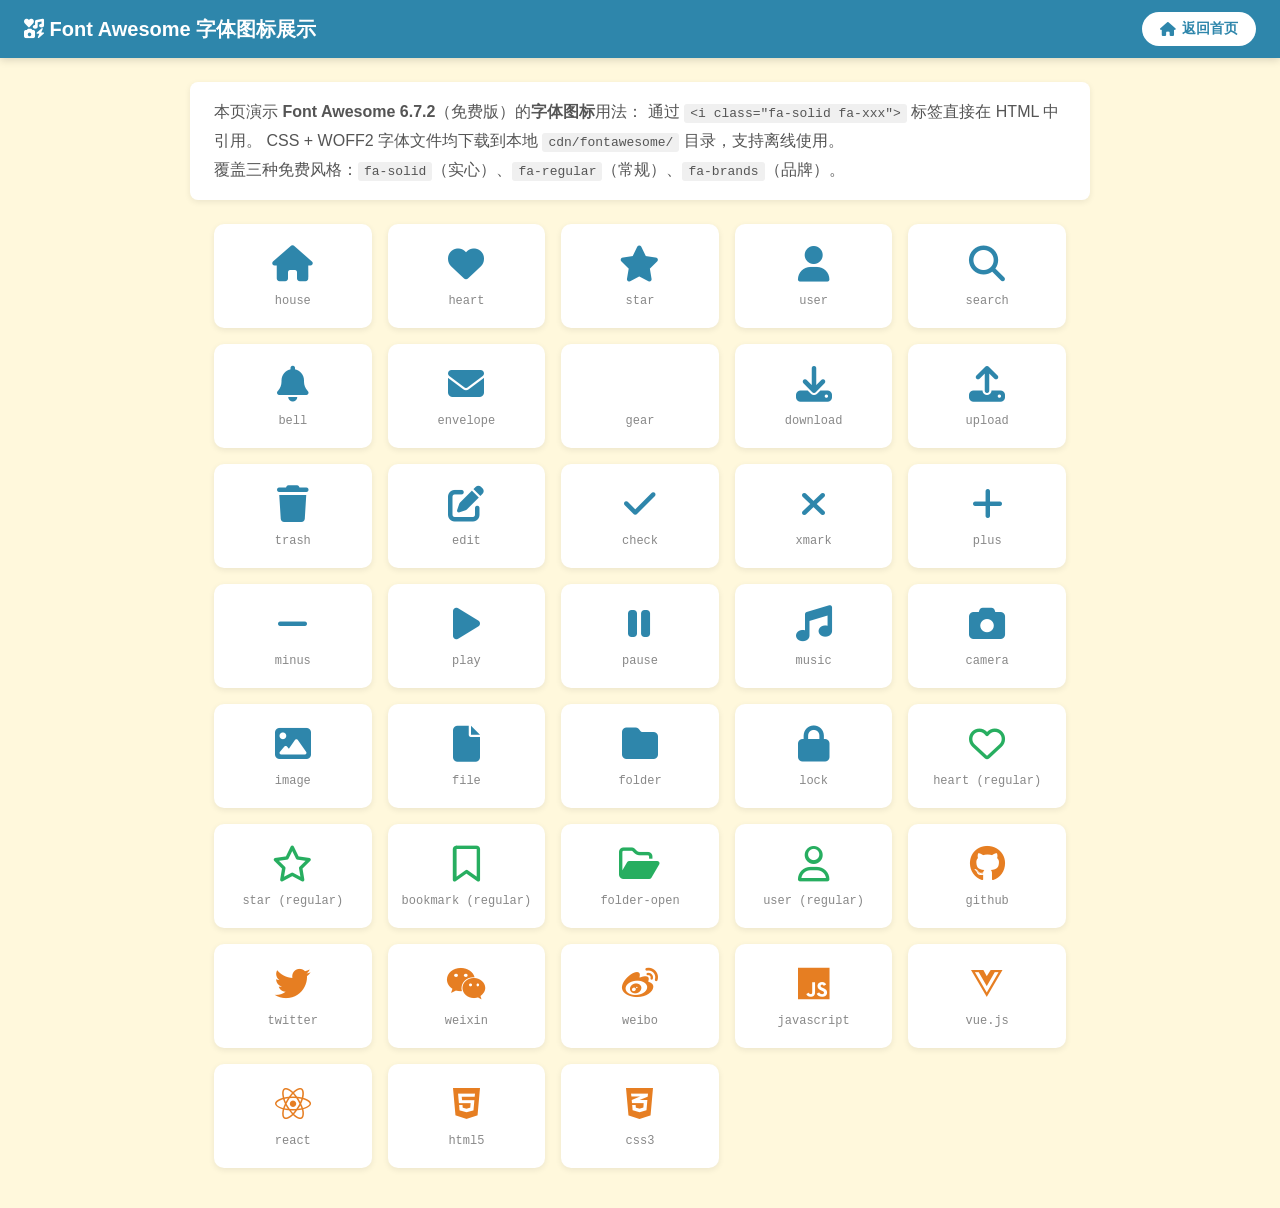
==== iconfont-1.html @ a684cf8f "feat: iconfont-1.html (FA字体图标) + iconfont-2.html (Lucide SVG图标)" ====
<!DOCTYPE html>
<html lang="zh-CN">
<head>
    <meta charset="UTF-8">
    <meta name="viewport" content="width=device-width, initial-scale=1.0">
    <title>IconFont 1 — Font Awesome 字体图标</title>

    <!-- Font Awesome 本地 CSS -->
    <link rel="stylesheet" href="cdn/fontawesome/css/all.min.css">

    <style>
        /* ========== TYL 规则：所有类名 tyl_ 开头 ========== */
        * { margin: 0; padding: 0; box-sizing: border-box; }
        body {
            font-family: "Microsoft YaHei", "PingFang SC", sans-serif;
            background-color: #FFF8DC;
            min-height: 100vh;
        }

        /* 顶部导航栏 */
        .tyl_navbar {
            display: flex;
            align-items: center;
            padding: 12px 24px;
            background-color: #2E86AB;
            color: white;
            box-shadow: 0 2px 8px rgba(0,0,0,0.15);
        }
        .tyl_navbar h1 {
            flex: 1;
            font-size: 20px;
        }

        /* 首页回退按钮（TYL 规则新建 HTML 必须有） */
        .tyl_home-btn {
            display: inline-flex;
            align-items: center;
            gap: 6px;
            padding: 8px 18px;
            background-color: #fff;
            color: #2E86AB;
            text-decoration: none;
            border-radius: 20px;
            font-weight: bold;
            font-size: 14px;
            transition: transform 0.15s;
        }
        .tyl_home-btn:hover {
            transform: translateY(-2px);
            background-color: #e8f4fb;
        }

        /* 页面说明 */
        .tyl_intro {
            max-width: 900px;
            margin: 24px auto 0;
            padding: 16px 24px;
            background-color: #fff;
            border-radius: 8px;
            box-shadow: 0 2px 6px rgba(0,0,0,0.08);
            line-height: 1.8;
            color: #555;
        }
        .tyl_intro code {
            background-color: #f0f0f0;
            padding: 2px 6px;
            border-radius: 3px;
            font-size: 13px;
        }

        /* 图标展示网格 */
        .tyl_grid {
            display: grid;
            grid-template-columns: repeat(auto-fill, minmax(140px, 1fr));
            gap: 16px;
            max-width: 900px;
            margin: 24px auto 40px;
            padding: 0 24px;
        }
        .tyl_card {
            background-color: #fff;
            border-radius: 10px;
            padding: 20px 12px;
            text-align: center;
            box-shadow: 0 2px 6px rgba(0,0,0,0.08);
            transition: transform 0.2s, box-shadow 0.2s;
            cursor: pointer;
        }
        .tyl_card:hover {
            transform: translateY(-3px);
            box-shadow: 0 6px 16px rgba(0,0,0,0.12);
        }
        .tyl_icon-area {
            font-size: 36px;
            color: #2E86AB;
            margin-bottom: 8px;
        }
        .tyl_icon-label {
            font-size: 12px;
            color: #888;
            font-family: "Consolas", monospace;
        }

        /* 不同颜色变体 */
        .tyl_card[data-variant="solid"] .tyl_icon-area     { color: #2E86AB; }
        .tyl_card[data-variant="regular"] .tyl_icon-area   { color: #27AE60; }
        .tyl_card[data-variant="brands"] .tyl_icon-area    { color: #E67E22; }
        .tyl_card[data-variant="duo"] .tyl_icon-area i:nth-child(2) { margin-left: 6px; color: #E74C3C; }

        /* 不同尺寸 */
        .tyl_card[data-size="sm"] .tyl_icon-area { font-size: 20px; }
        .tyl_card[data-size="md"] .tyl_icon-area { font-size: 36px; }
        .tyl_card[data-size="lg"] .tyl_icon-area { font-size: 52px; }
    </style>
</head>
<body>

    <!-- 顶部导航栏 + 首页回退按钮 -->
    <nav class="tyl_navbar">
        <h1><i class="fa-solid fa-icons"></i> Font Awesome 字体图标展示</h1>
        <a class="tyl_home-btn" href="index.html">
            <i class="fa-solid fa-house"></i> 返回首页
        </a>
    </nav>

    <!-- 页面说明 -->
    <section class="tyl_intro">
        <p>
            本页演示 <strong>Font Awesome 6.7.2</strong>（免费版）的<strong>字体图标</strong>用法：
            通过 <code>&lt;i class="fa-solid fa-xxx"&gt;</code> 标签直接在 HTML 中引用。
            CSS + WOFF2 字体文件均下载到本地 <code>cdn/fontawesome/</code> 目录，支持离线使用。
        </p>
        <p>
            覆盖三种免费风格：<code>fa-solid</code>（实心）、<code>fa-regular</code>（常规）、<code>fa-brands</code>（品牌）。
        </p>
    </section>

    <!-- 图标网格 -->
    <section class="tyl_grid" id="tyl_gridFa">
        <!-- 由 JS 动态填充，支持 hover 复制 class -->
    </section>

    <!-- 复制提示 -->
    <div id="tyl_tooltip" style="
        position: fixed; bottom: 24px; left: 50%; transform: translateX(-50%);
        background-color: #333; color: #fff; padding: 10px 20px; border-radius: 20px;
        font-size: 14px; opacity: 0; transition: opacity 0.3s; pointer-events: none;
        z-index: 999;">已复制 class!</div>

    <script>
        /* ========== TYL 规则：变量名 tyl_ 开头 ========== */
        const tyl_faIcons = [
            // Solid 实心
            { cls: "fa-solid fa-house",          label: "house" },
            { cls: "fa-solid fa-heart",          label: "heart" },
            { cls: "fa-solid fa-star",           label: "star" },
            { cls: "fa-solid fa-user",           label: "user" },
            { cls: "fa-solid fa-search",         label: "search" },
            { cls: "fa-solid fa-bell",           label: "bell" },
            { cls: "fa-solid fa-envelope",       label: "envelope" },
            { cls: "fa-solid fa-settings",       label: "gear" },
            { cls: "fa-solid fa-download",       label: "download" },
            { cls: "fa-solid fa-upload",         label: "upload" },
            { cls: "fa-solid fa-trash",          label: "trash" },
            { cls: "fa-solid fa-edit",           label: "edit" },
            { cls: "fa-solid fa-check",          label: "check" },
            { cls: "fa-solid fa-xmark",          label: "xmark" },
            { cls: "fa-solid fa-plus",           label: "plus" },
            { cls: "fa-solid fa-minus",          label: "minus" },
            { cls: "fa-solid fa-play",           label: "play" },
            { cls: "fa-solid fa-pause",          label: "pause" },
            { cls: "fa-solid fa-music",          label: "music" },
            { cls: "fa-solid fa-camera",          label: "camera" },
            { cls: "fa-solid fa-image",          label: "image" },
            { cls: "fa-solid fa-file",           label: "file" },
            { cls: "fa-solid fa-folder",         label: "folder" },
            { cls: "fa-solid fa-lock",           label: "lock" },

            // Regular 常规
            { cls: "fa-regular fa-heart",        label: "heart (regular)" },
            { cls: "fa-regular fa-star",         label: "star (regular)" },
            { cls: "fa-regular fa-bookmark",     label: "bookmark (regular)" },
            { cls: "fa-regular fa-folder-open",  label: "folder-open" },
            { cls: "fa-regular fa-user",         label: "user (regular)" },

            // Brands 品牌
            { cls: "fa-brands fa-github",        label: "github" },
            { cls: "fa-brands fa-twitter",       label: "twitter" },
            { cls: "fa-brands fa-weixin",        label: "weixin" },
            { cls: "fa-brands fa-weibo",         label: "weibo" },
            { cls: "fa-brands fa-js",            label: "javascript" },
            { cls: "fa-brands fa-vuejs",         label: "vue.js" },
            { cls: "fa-brands fa-react",          label: "react" },
            { cls: "fa-brands fa-html5",         label: "html5" },
            { cls: "fa-brands fa-css3-alt",      label: "css3" },
        ];

        const tyl_grid = document.getElementById("tyl_gridFa");
        const tyl_tooltip = document.getElementById("tyl_tooltip");

        tyl_faIcons.forEach(item => {
            const tyl_card = document.createElement("div");
            tyl_card.className = "tyl_card";

            // 判断 variant 用于配色
            const variant = item.cls.includes("fa-brands") ? "brands"
                          : item.cls.includes("fa-regular") ? "regular"
                          : "solid";
            tyl_card.dataset.variant = variant;

            tyl_card.innerHTML = `
                <div class="tyl_icon-area"><i class="${item.cls}"></i></div>
                <div class="tyl_icon-label">${item.label}</div>
            `;

            // 点击复制 class
            tyl_card.addEventListener("click", () => {
                navigator.clipboard.writeText(item.cls).then(() => {
                    tyl_tooltip.style.opacity = 1;
                    setTimeout(() => { tyl_tooltip.style.opacity = 0; }, 1200);
                });
            });

            tyl_grid.appendChild(tyl_card);
        });
    </script>

</body>
</html>
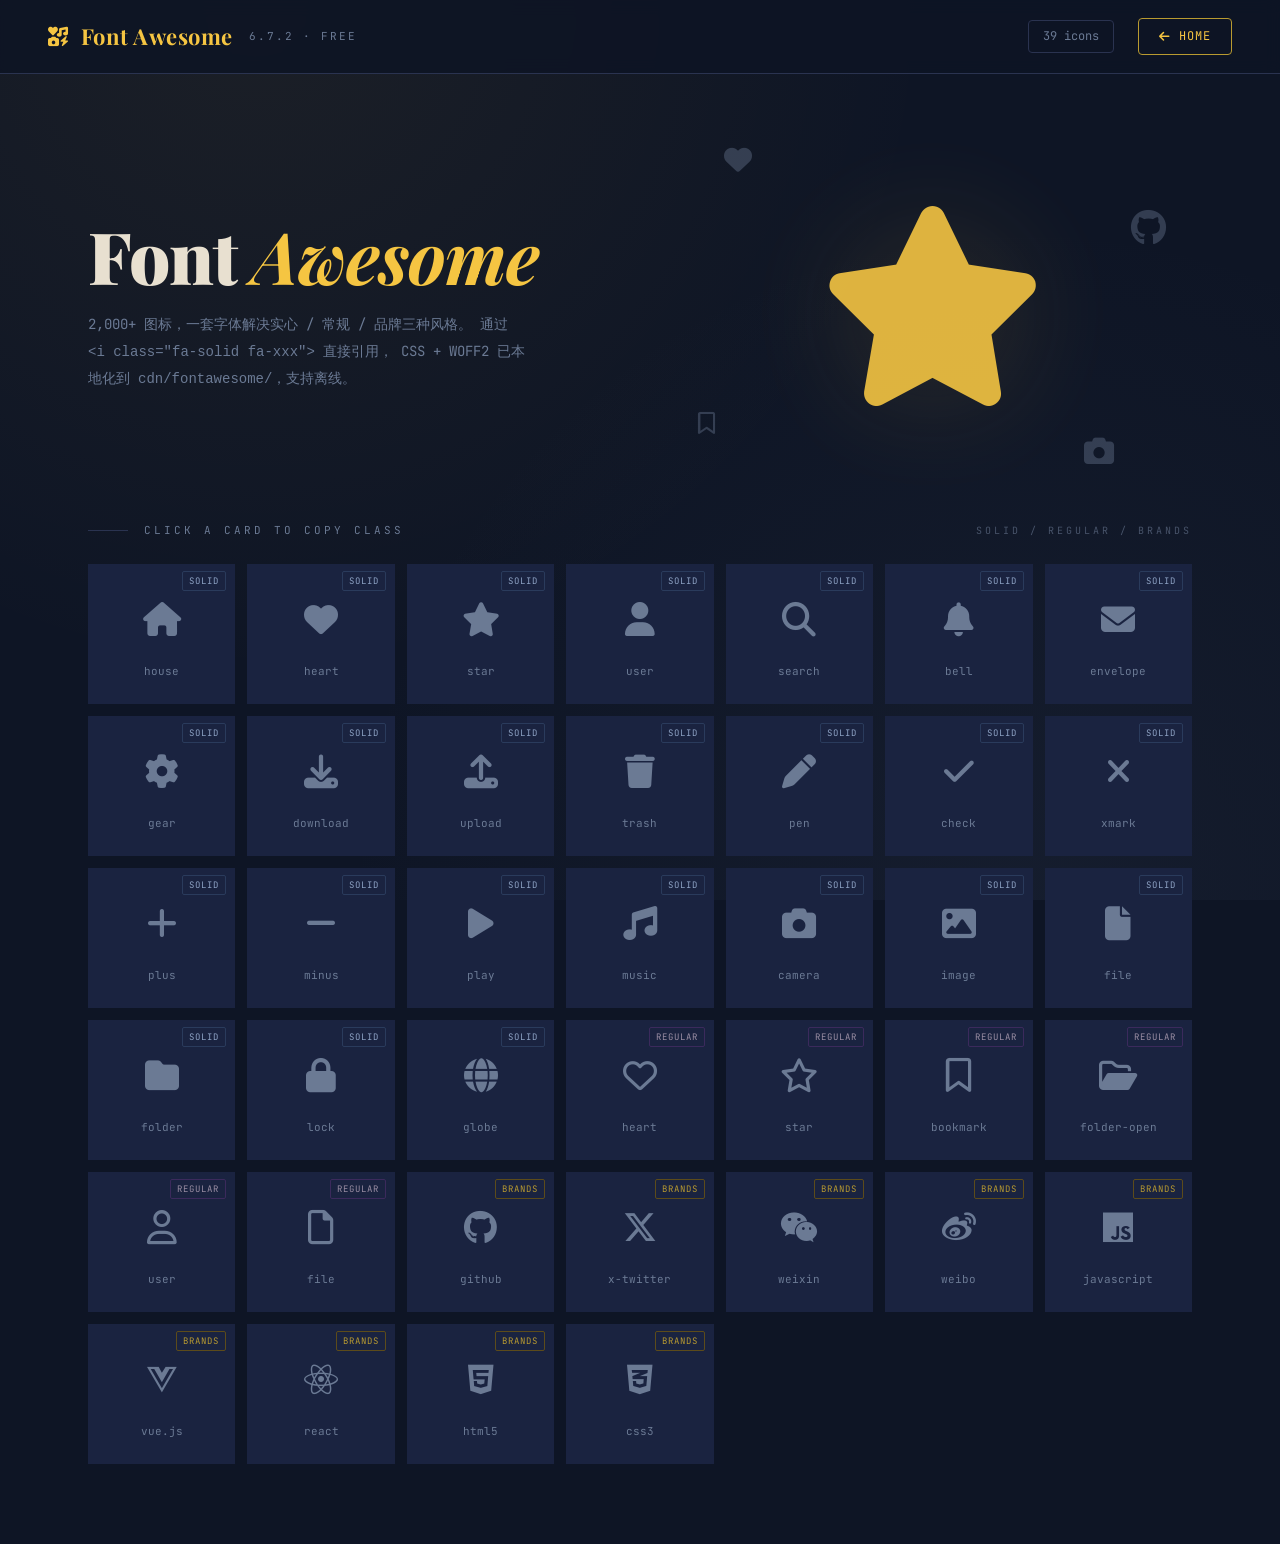
==== commit f6b04ca0: "feat(design): iconfont-1 Classic Bold 深色衬线 + iconfont-2 Linear Air 极简描边 — frontend-design skill 优化" ====
--- a/iconfont-1.html
+++ b/iconfont-1.html
@@ -3,224 +3,411 @@
 <head>
     <meta charset="UTF-8">
     <meta name="viewport" content="width=device-width, initial-scale=1.0">
-    <title>IconFont 1 — Font Awesome 字体图标</title>
+    <title>Font Awesome · Icon Library</title>
 
     <!-- Font Awesome 本地 CSS -->
     <link rel="stylesheet" href="cdn/fontawesome/css/all.min.css">
 
+    <!-- 字体：Playfair Display 衬线标题 + JetBrains Mono 等宽 label -->
+    <link rel="preconnect" href="https://fonts.googleapis.com">
+    <link rel="preconnect" href="https://fonts.gstatic.com" crossorigin>
+    <link href="https://fonts.googleapis.com/css2?family=Playfair+Display:wght@500;700;900&family=JetBrains+Mono:wght@400;500&display=swap" rel="stylesheet">
+
     <style>
-        /* ========== TYL 规则：所有类名 tyl_ 开头 ========== */
+        /* ========== Design Tokens ========== */
+        :root {
+            --tyl-bg:        #0E1525;   /* 深夜蓝黑 */
+            --tyl-surface:   #1A2340;   /* 面板 */
+            --tyl-surface2:  #222C4E;   /* hover 面板 */
+            --tyl-accent:    #F5C542;   /* 金黄 */
+            --tyl-accent-dim:#B89A30;   /* 金灰 */
+            --tyl-text:      #E8E0D0;   /* 暖白正文 */
+            --tyl-muted:     #6B7A94;   /* 雾蓝灰辅助 */
+            --tyl-border:    #2A3350;   /* 暗边线 */
+        }
+
+        /* ========== Reset ========== */
         * { margin: 0; padding: 0; box-sizing: border-box; }
+        html { scroll-behavior: smooth; }
         body {
-            font-family: "Microsoft YaHei", "PingFang SC", sans-serif;
-            background-color: #FFF8DC;
+            font-family: "JetBrains Mono", "Microsoft YaHei", sans-serif;
+            background-color: var(--tyl-bg);
+            color: var(--tyl-text);
             min-height: 100vh;
-        }
-
-        /* 顶部导航栏 */
+            line-height: 1.6;
+            /* 背景微妙纹理 */
+            background-image:
+                radial-gradient(circle at 20% 0%, rgba(245,197,66,0.06) 0%, transparent 50%),
+                radial-gradient(circle at 80% 100%, rgba(107,122,148,0.08) 0%, transparent 50%);
+            background-attachment: fixed;
+        }
+
+        /* ========== Navbar ========== */
         .tyl_navbar {
             display: flex;
             align-items: center;
-            padding: 12px 24px;
-            background-color: #2E86AB;
-            color: white;
-            box-shadow: 0 2px 8px rgba(0,0,0,0.15);
-        }
-        .tyl_navbar h1 {
-            flex: 1;
-            font-size: 20px;
-        }
-
-        /* 首页回退按钮（TYL 规则新建 HTML 必须有） */
+            padding: 18px 48px;
+            border-bottom: 1px solid var(--tyl-border);
+            backdrop-filter: blur(8px);
+            position: sticky;
+            top: 0;
+            background: rgba(14,21,37,0.85);
+            z-index: 100;
+        }
+        .tyl_navbar-brand {
+            display: flex;
+            align-items: center;
+            gap: 12px;
+            font-family: "Playfair Display", serif;
+            font-weight: 700;
+            font-size: 22px;
+            color: var(--tyl-accent);
+            letter-spacing: 0.5px;
+        }
+        .tyl_navbar-brand i { font-size: 20px; }
+        .tyl_navbar-brand small {
+            font-family: "JetBrains Mono", monospace;
+            font-weight: 400;
+            font-size: 11px;
+            color: var(--tyl-muted);
+            letter-spacing: 2px;
+            margin-left: 4px;
+        }
+        .tyl_navbar-spacer { flex: 1; }
+        .tyl_navbar-count {
+            font-family: "JetBrains Mono", monospace;
+            font-size: 12px;
+            color: var(--tyl-muted);
+            margin-right: 24px;
+            padding: 6px 14px;
+            border: 1px solid var(--tyl-border);
+            border-radius: 4px;
+        }
+
+        /* 首页回退按钮——克制的文字链接，不是胶囊按钮 */
         .tyl_home-btn {
             display: inline-flex;
             align-items: center;
-            gap: 6px;
-            padding: 8px 18px;
-            background-color: #fff;
-            color: #2E86AB;
+            gap: 8px;
+            padding: 8px 20px;
+            background: transparent;
+            color: var(--tyl-accent);
             text-decoration: none;
-            border-radius: 20px;
-            font-weight: bold;
+            border: 1px solid var(--tyl-accent-dim);
+            border-radius: 4px;
+            font-family: "JetBrains Mono", monospace;
+            font-size: 12px;
+            letter-spacing: 1px;
+            transition: all 0.2s ease;
+        }
+        .tyl_home-btn:hover {
+            background-color: var(--tyl-accent);
+            color: var(--tyl-bg);
+            border-color: var(--tyl-accent);
+        }
+
+        /* ========== Hero ========== */
+        .tyl_hero {
+            padding: 72px 48px 56px;
+            max-width: 1200px;
+            margin: 0 auto;
+            display: grid;
+            grid-template-columns: 1fr 1fr;
+            gap: 64px;
+            align-items: center;
+        }
+        .tyl_hero-text h1 {
+            font-family: "Playfair Display", serif;
+            font-weight: 900;
+            font-size: 72px;
+            line-height: 1;
+            letter-spacing: -1px;
+            color: var(--tyl-text);
+            margin-bottom: 20px;
+        }
+        .tyl_hero-text h1 span {
+            color: var(--tyl-accent);
+            font-style: italic;
+            font-weight: 700;
+        }
+        .tyl_hero-text p {
             font-size: 14px;
-            transition: transform 0.15s;
-        }
-        .tyl_home-btn:hover {
-            transform: translateY(-2px);
-            background-color: #e8f4fb;
-        }
-
-        /* 页面说明 */
-        .tyl_intro {
-            max-width: 900px;
-            margin: 24px auto 0;
-            padding: 16px 24px;
-            background-color: #fff;
-            border-radius: 8px;
-            box-shadow: 0 2px 6px rgba(0,0,0,0.08);
-            line-height: 1.8;
-            color: #555;
-        }
-        .tyl_intro code {
-            background-color: #f0f0f0;
-            padding: 2px 6px;
-            border-radius: 3px;
-            font-size: 13px;
-        }
-
-        /* 图标展示网格 */
+            color: var(--tyl-muted);
+            max-width: 440px;
+            line-height: 1.9;
+        }
+        .tyl_hero-visual {
+            position: relative;
+            display: flex;
+            justify-content: center;
+            align-items: center;
+            height: 320px;
+        }
+        /* 大 FA 图标作为 Hero 主体 */
+        .tyl_hero-icon {
+            font-size: 200px;
+            color: var(--tyl-accent);
+            opacity: 0.9;
+            filter: drop-shadow(0 0 60px rgba(245,197,66,0.15));
+            animation: tyl_pulse 4s ease-in-out infinite;
+        }
+        @keyframes tyl_pulse {
+            0%, 100% { transform: scale(1); }
+            50%      { transform: scale(1.04); opacity: 1; }
+        }
+        /* Hero 角落小装饰 */
+        .tyl_hero-deco {
+            position: absolute;
+            font-size: 28px;
+            color: var(--tyl-muted);
+            opacity: 0.4;
+        }
+        .tyl_hero-deco:nth-child(2) { top: 0;    left: 10%;  }
+        .tyl_hero-deco:nth-child(3) { top: 20%;  right: 5%;  font-size: 36px; }
+        .tyl_hero-deco:nth-child(4) { bottom: 10%; left: 5%;  font-size: 22px; }
+        .tyl_hero-deco:nth-child(5) { bottom: 0;   right: 15%; font-size: 30px; }
+
+        /* ========== Section Label ========== */
+        .tyl_section-label {
+            max-width: 1200px;
+            margin: 0 auto 24px;
+            padding: 0 48px;
+            display: flex;
+            align-items: center;
+            gap: 16px;
+            font-family: "JetBrains Mono", monospace;
+            font-size: 11px;
+            color: var(--tyl-muted);
+            letter-spacing: 3px;
+        }
+        .tyl_section-label::before {
+            content: "";
+            width: 40px;
+            height: 1px;
+            background-color: var(--tyl-border);
+        }
+        .tyl_section-label::after {
+            content: "SOLID / REGULAR / BRANDS";
+            margin-left: auto;
+            font-size: 10px;
+            opacity: 0.6;
+        }
+
+        /* ========== Grid ========== */
         .tyl_grid {
             display: grid;
-            grid-template-columns: repeat(auto-fill, minmax(140px, 1fr));
-            gap: 16px;
-            max-width: 900px;
-            margin: 24px auto 40px;
-            padding: 0 24px;
+            grid-template-columns: repeat(auto-fill, minmax(130px, 1fr));
+            gap: 12px;
+            max-width: 1200px;
+            margin: 0 auto 80px;
+            padding: 0 48px;
         }
         .tyl_card {
-            background-color: #fff;
-            border-radius: 10px;
-            padding: 20px 12px;
+            background-color: var(--tyl-surface);
+            padding: 28px 8px 20px;
             text-align: center;
-            box-shadow: 0 2px 6px rgba(0,0,0,0.08);
-            transition: transform 0.2s, box-shadow 0.2s;
             cursor: pointer;
+            transition: all 0.25s ease;
+            position: relative;
+            overflow: hidden;
+            /* 细边线而不是圆角卡片感 */
+            border: 1px solid transparent;
         }
         .tyl_card:hover {
-            transform: translateY(-3px);
-            box-shadow: 0 6px 16px rgba(0,0,0,0.12);
-        }
+            background-color: var(--tyl-surface2);
+            border-color: var(--tyl-accent-dim);
+        }
+        .tyl_card:hover .tyl_icon-area {
+            color: var(--tyl-accent);
+            transform: scale(1.15);
+            filter: drop-shadow(0 0 12px rgba(245,197,66,0.3));
+        }
+        .tyl_card:hover .tyl_icon-label {
+            color: var(--tyl-text);
+        }
+        .tyl_card:hover::after {
+            content: "";
+            position: absolute;
+            top: 0; left: 0; right: 0;
+            height: 1px;
+            background: linear-gradient(90deg, transparent, var(--tyl-accent), transparent);
+        }
+        .tyl_card-variant {
+            position: absolute;
+            top: 6px;
+            right: 8px;
+            font-family: "JetBrains Mono", monospace;
+            font-size: 9px;
+            letter-spacing: 1px;
+            padding: 2px 6px;
+            border-radius: 2px;
+        }
+        .tyl_card-variant.solid   { color: #8EA3C4; border: 1px solid #2A3B5C; }
+        .tyl_card-variant.regular { color: #9A8EA3; border: 1px solid #3B2A5C; }
+        .tyl_card-variant.brands  { color: var(--tyl-accent-dim); border: 1px solid #5C4B1A; }
+
         .tyl_icon-area {
-            font-size: 36px;
-            color: #2E86AB;
-            margin-bottom: 8px;
+            font-size: 34px;
+            color: var(--tyl-muted);
+            margin-bottom: 10px;
+            transition: all 0.25s ease;
+            display: block;
         }
         .tyl_icon-label {
+            font-family: "JetBrains Mono", monospace;
+            font-size: 11px;
+            color: var(--tyl-muted);
+            transition: color 0.25s ease;
+        }
+
+        /* ========== Tooltip ========== */
+        .tyl_tooltip {
+            position: fixed;
+            bottom: 32px;
+            left: 50%;
+            transform: translateX(-50%);
+            background-color: var(--tyl-surface2);
+            color: var(--tyl-accent);
+            padding: 10px 24px;
+            border-radius: 4px;
+            font-family: "JetBrains Mono", monospace;
             font-size: 12px;
-            color: #888;
-            font-family: "Consolas", monospace;
-        }
-
-        /* 不同颜色变体 */
-        .tyl_card[data-variant="solid"] .tyl_icon-area     { color: #2E86AB; }
-        .tyl_card[data-variant="regular"] .tyl_icon-area   { color: #27AE60; }
-        .tyl_card[data-variant="brands"] .tyl_icon-area    { color: #E67E22; }
-        .tyl_card[data-variant="duo"] .tyl_icon-area i:nth-child(2) { margin-left: 6px; color: #E74C3C; }
-
-        /* 不同尺寸 */
-        .tyl_card[data-size="sm"] .tyl_icon-area { font-size: 20px; }
-        .tyl_card[data-size="md"] .tyl_icon-area { font-size: 36px; }
-        .tyl_card[data-size="lg"] .tyl_icon-area { font-size: 52px; }
+            border: 1px solid var(--tyl-accent-dim);
+            opacity: 0;
+            transition: opacity 0.25s, transform 0.25s;
+            pointer-events: none;
+            z-index: 999;
+            letter-spacing: 1px;
+        }
+        .tyl_tooltip.show {
+            opacity: 1;
+            transform: translateX(-50%) translateY(-4px);
+        }
+
+        /* ========== Responsive ========== */
+        @media (max-width: 768px) {
+            .tyl_navbar   { padding: 14px 20px; }
+            .tyl_hero     { grid-template-columns: 1fr; padding: 40px 24px; gap: 32px; }
+            .tyl_hero-text h1 { font-size: 48px; }
+            .tyl_hero-icon   { font-size: 140px; }
+            .tyl_section-label, .tyl_grid { padding: 0 24px; }
+        }
     </style>
 </head>
 <body>
 
-    <!-- 顶部导航栏 + 首页回退按钮 -->
+    <!-- Navbar -->
     <nav class="tyl_navbar">
-        <h1><i class="fa-solid fa-icons"></i> Font Awesome 字体图标展示</h1>
+        <div class="tyl_navbar-brand">
+            <i class="fa-solid fa-icons"></i>
+            Font Awesome
+            <small>6.7.2 · FREE</small>
+        </div>
+        <div class="tyl_navbar-spacer"></div>
+        <div class="tyl_navbar-count" id="tyl_countLabel">37 icons</div>
         <a class="tyl_home-btn" href="index.html">
-            <i class="fa-solid fa-house"></i> 返回首页
+            <i class="fa-solid fa-arrow-left"></i>
+            HOME
         </a>
     </nav>
 
-    <!-- 页面说明 -->
-    <section class="tyl_intro">
-        <p>
-            本页演示 <strong>Font Awesome 6.7.2</strong>（免费版）的<strong>字体图标</strong>用法：
-            通过 <code>&lt;i class="fa-solid fa-xxx"&gt;</code> 标签直接在 HTML 中引用。
-            CSS + WOFF2 字体文件均下载到本地 <code>cdn/fontawesome/</code> 目录，支持离线使用。
-        </p>
-        <p>
-            覆盖三种免费风格：<code>fa-solid</code>（实心）、<code>fa-regular</code>（常规）、<code>fa-brands</code>（品牌）。
-        </p>
+    <!-- Hero -->
+    <section class="tyl_hero">
+        <div class="tyl_hero-text">
+            <h1>Font <span>Awesome</span></h1>
+            <p>
+                2,000+ 图标，一套字体解决实心 / 常规 / 品牌三种风格。
+                通过 <code>&lt;i class="fa-solid fa-xxx"&gt;</code> 直接引用，
+                CSS + WOFF2 已本地化到 <code>cdn/fontawesome/</code>，支持离线。
+            </p>
+        </div>
+        <div class="tyl_hero-visual">
+            <i class="fa-solid fa-star tyl_hero-icon"></i>
+            <i class="fa-solid fa-heart tyl_hero-deco"></i>
+            <i class="fa-brands fa-github tyl_hero-deco"></i>
+            <i class="fa-regular fa-bookmark tyl_hero-deco"></i>
+            <i class="fa-solid fa-camera tyl_hero-deco"></i>
+        </div>
     </section>
 
-    <!-- 图标网格 -->
-    <section class="tyl_grid" id="tyl_gridFa">
-        <!-- 由 JS 动态填充，支持 hover 复制 class -->
-    </section>
-
-    <!-- 复制提示 -->
-    <div id="tyl_tooltip" style="
-        position: fixed; bottom: 24px; left: 50%; transform: translateX(-50%);
-        background-color: #333; color: #fff; padding: 10px 20px; border-radius: 20px;
-        font-size: 14px; opacity: 0; transition: opacity 0.3s; pointer-events: none;
-        z-index: 999;">已复制 class!</div>
+    <!-- Section Label -->
+    <div class="tyl_section-label">CLICK A CARD TO COPY CLASS</div>
+
+    <!-- Grid -->
+    <section class="tyl_grid" id="tyl_gridFa"></section>
+
+    <!-- Tooltip -->
+    <div id="tyl_tooltip" class="tyl_tooltip">COPIED</div>
 
     <script>
         /* ========== TYL 规则：变量名 tyl_ 开头 ========== */
         const tyl_faIcons = [
-            // Solid 实心
-            { cls: "fa-solid fa-house",          label: "house" },
-            { cls: "fa-solid fa-heart",          label: "heart" },
-            { cls: "fa-solid fa-star",           label: "star" },
-            { cls: "fa-solid fa-user",           label: "user" },
-            { cls: "fa-solid fa-search",         label: "search" },
-            { cls: "fa-solid fa-bell",           label: "bell" },
-            { cls: "fa-solid fa-envelope",       label: "envelope" },
-            { cls: "fa-solid fa-settings",       label: "gear" },
-            { cls: "fa-solid fa-download",       label: "download" },
-            { cls: "fa-solid fa-upload",         label: "upload" },
-            { cls: "fa-solid fa-trash",          label: "trash" },
-            { cls: "fa-solid fa-edit",           label: "edit" },
-            { cls: "fa-solid fa-check",          label: "check" },
-            { cls: "fa-solid fa-xmark",          label: "xmark" },
-            { cls: "fa-solid fa-plus",           label: "plus" },
-            { cls: "fa-solid fa-minus",          label: "minus" },
-            { cls: "fa-solid fa-play",           label: "play" },
-            { cls: "fa-solid fa-pause",          label: "pause" },
-            { cls: "fa-solid fa-music",          label: "music" },
-            { cls: "fa-solid fa-camera",          label: "camera" },
-            { cls: "fa-solid fa-image",          label: "image" },
-            { cls: "fa-solid fa-file",           label: "file" },
-            { cls: "fa-solid fa-folder",         label: "folder" },
-            { cls: "fa-solid fa-lock",           label: "lock" },
-
-            // Regular 常规
-            { cls: "fa-regular fa-heart",        label: "heart (regular)" },
-            { cls: "fa-regular fa-star",         label: "star (regular)" },
-            { cls: "fa-regular fa-bookmark",     label: "bookmark (regular)" },
-            { cls: "fa-regular fa-folder-open",  label: "folder-open" },
-            { cls: "fa-regular fa-user",         label: "user (regular)" },
-
-            // Brands 品牌
-            { cls: "fa-brands fa-github",        label: "github" },
-            { cls: "fa-brands fa-twitter",       label: "twitter" },
-            { cls: "fa-brands fa-weixin",        label: "weixin" },
-            { cls: "fa-brands fa-weibo",         label: "weibo" },
-            { cls: "fa-brands fa-js",            label: "javascript" },
-            { cls: "fa-brands fa-vuejs",         label: "vue.js" },
-            { cls: "fa-brands fa-react",          label: "react" },
-            { cls: "fa-brands fa-html5",         label: "html5" },
-            { cls: "fa-brands fa-css3-alt",      label: "css3" },
+            // Solid
+            { cls: "fa-solid fa-house",          label: "house",          v: "solid" },
+            { cls: "fa-solid fa-heart",          label: "heart",          v: "solid" },
+            { cls: "fa-solid fa-star",           label: "star",           v: "solid" },
+            { cls: "fa-solid fa-user",           label: "user",           v: "solid" },
+            { cls: "fa-solid fa-search",         label: "search",         v: "solid" },
+            { cls: "fa-solid fa-bell",           label: "bell",           v: "solid" },
+            { cls: "fa-solid fa-envelope",       label: "envelope",       v: "solid" },
+            { cls: "fa-solid fa-gear",           label: "gear",           v: "solid" },
+            { cls: "fa-solid fa-download",       label: "download",       v: "solid" },
+            { cls: "fa-solid fa-upload",         label: "upload",         v: "solid" },
+            { cls: "fa-solid fa-trash",          label: "trash",          v: "solid" },
+            { cls: "fa-solid fa-pen",            label: "pen",            v: "solid" },
+            { cls: "fa-solid fa-check",          label: "check",          v: "solid" },
+            { cls: "fa-solid fa-xmark",          label: "xmark",          v: "solid" },
+            { cls: "fa-solid fa-plus",           label: "plus",           v: "solid" },
+            { cls: "fa-solid fa-minus",          label: "minus",          v: "solid" },
+            { cls: "fa-solid fa-play",           label: "play",           v: "solid" },
+            { cls: "fa-solid fa-music",          label: "music",          v: "solid" },
+            { cls: "fa-solid fa-camera",          label: "camera",          v: "solid" },
+            { cls: "fa-solid fa-image",          label: "image",          v: "solid" },
+            { cls: "fa-solid fa-file",           label: "file",           v: "solid" },
+            { cls: "fa-solid fa-folder",         label: "folder",         v: "solid" },
+            { cls: "fa-solid fa-lock",           label: "lock",           v: "solid" },
+            { cls: "fa-solid fa-globe",          label: "globe",          v: "solid" },
+
+            // Regular
+            { cls: "fa-regular fa-heart",         label: "heart",         v: "regular" },
+            { cls: "fa-regular fa-star",          label: "star",          v: "regular" },
+            { cls: "fa-regular fa-bookmark",      label: "bookmark",      v: "regular" },
+            { cls: "fa-regular fa-folder-open",   label: "folder-open",   v: "regular" },
+            { cls: "fa-regular fa-user",          label: "user",          v: "regular" },
+            { cls: "fa-regular fa-file",          label: "file",          v: "regular" },
+
+            // Brands
+            { cls: "fa-brands fa-github",         label: "github",        v: "brands" },
+            { cls: "fa-brands fa-x-twitter",      label: "x-twitter",     v: "brands" },
+            { cls: "fa-brands fa-weixin",         label: "weixin",        v: "brands" },
+            { cls: "fa-brands fa-weibo",          label: "weibo",         v: "brands" },
+            { cls: "fa-brands fa-js",             label: "javascript",    v: "brands" },
+            { cls: "fa-brands fa-vuejs",          label: "vue.js",        v: "brands" },
+            { cls: "fa-brands fa-react",           label: "react",         v: "brands" },
+            { cls: "fa-brands fa-html5",          label: "html5",         v: "brands" },
+            { cls: "fa-brands fa-css3-alt",       label: "css3",          v: "brands" },
         ];
 
         const tyl_grid = document.getElementById("tyl_gridFa");
         const tyl_tooltip = document.getElementById("tyl_tooltip");
+        const tyl_countLabel = document.getElementById("tyl_countLabel");
+        tyl_countLabel.textContent = `${tyl_faIcons.length} icons`;
 
         tyl_faIcons.forEach(item => {
             const tyl_card = document.createElement("div");
             tyl_card.className = "tyl_card";
-
-            // 判断 variant 用于配色
-            const variant = item.cls.includes("fa-brands") ? "brands"
-                          : item.cls.includes("fa-regular") ? "regular"
-                          : "solid";
-            tyl_card.dataset.variant = variant;
-
             tyl_card.innerHTML = `
-                <div class="tyl_icon-area"><i class="${item.cls}"></i></div>
-                <div class="tyl_icon-label">${item.label}</div>
+                <span class="tyl_card-variant ${item.v}">${item.v.toUpperCase()}</span>
+                <span class="tyl_icon-area"><i class="${item.cls}"></i></span>
+                <span class="tyl_icon-label">${item.label}</span>
             `;
-
-            // 点击复制 class
             tyl_card.addEventListener("click", () => {
                 navigator.clipboard.writeText(item.cls).then(() => {
-                    tyl_tooltip.style.opacity = 1;
-                    setTimeout(() => { tyl_tooltip.style.opacity = 0; }, 1200);
+                    tyl_tooltip.textContent = `COPIED  ${item.cls}`;
+                    tyl_tooltip.classList.add("show");
+                    setTimeout(() => tyl_tooltip.classList.remove("show"), 1400);
                 });
             });
-
             tyl_grid.appendChild(tyl_card);
         });
     </script>
